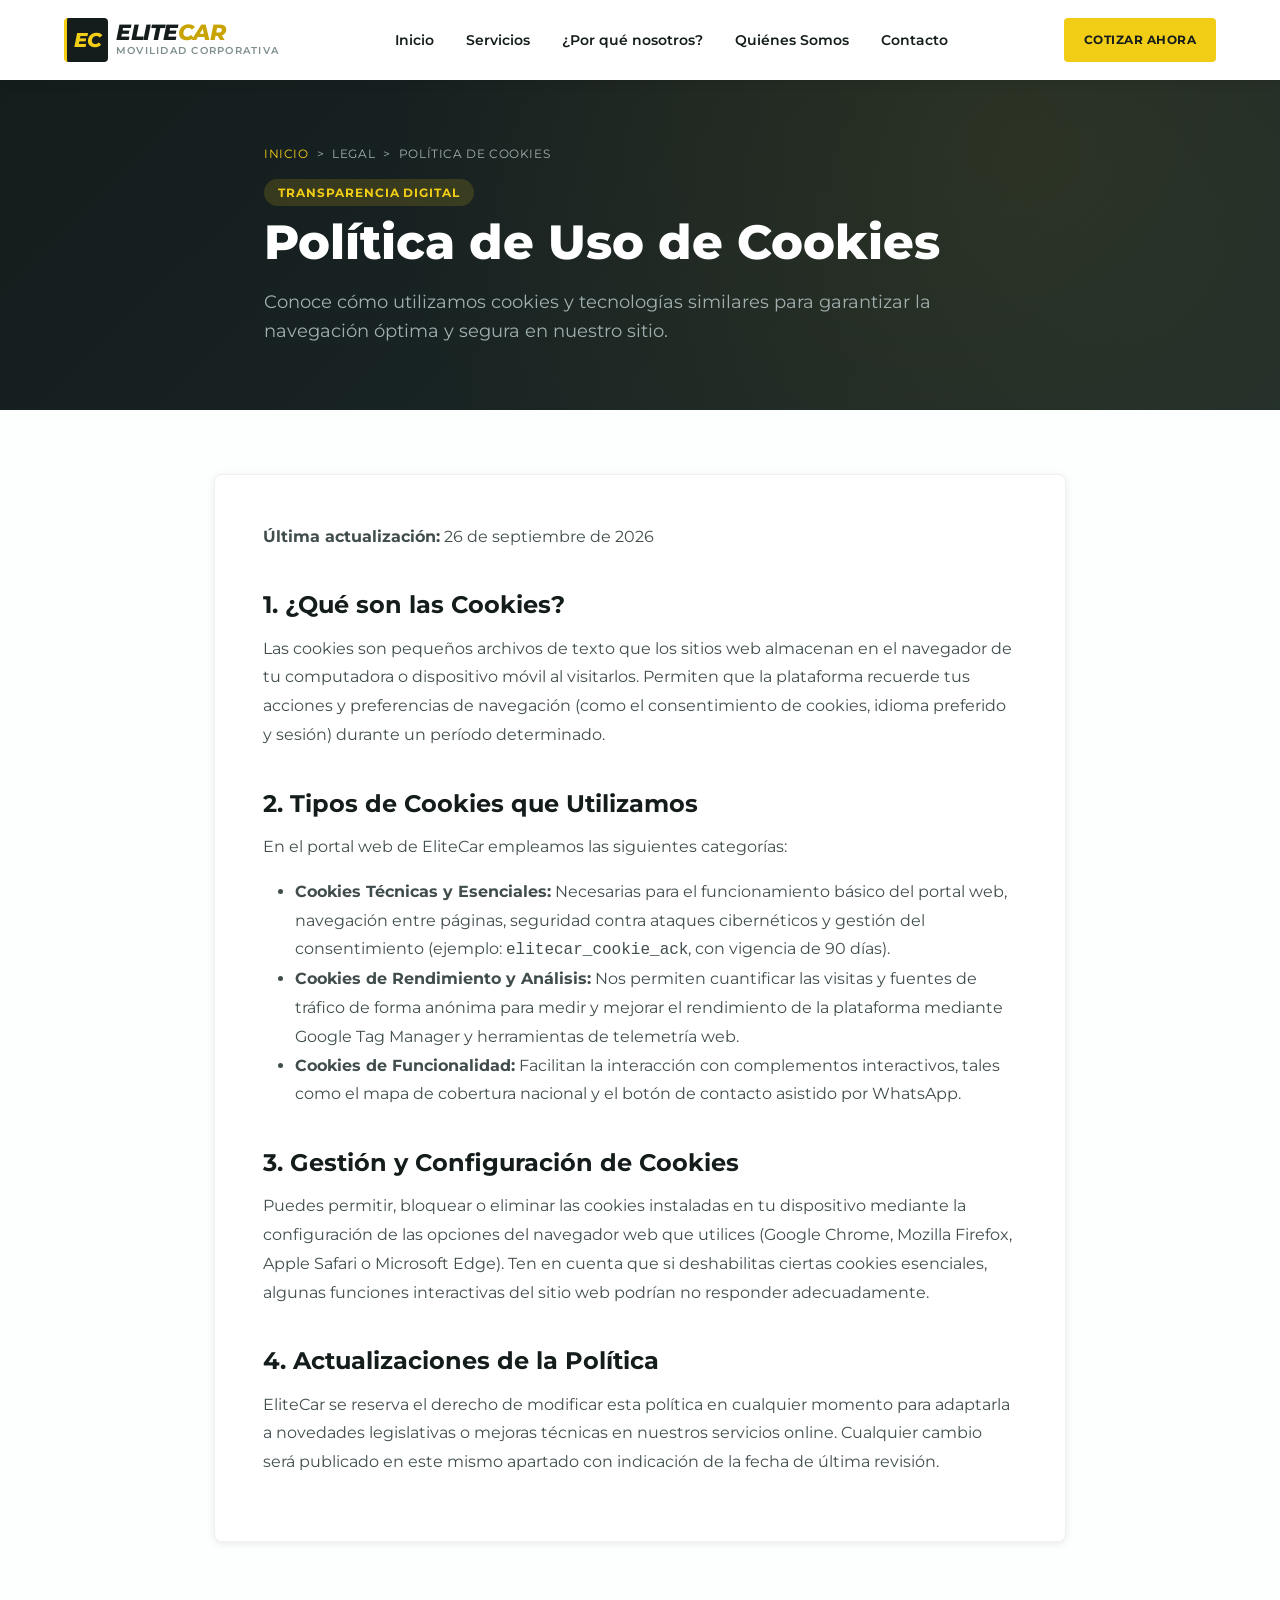
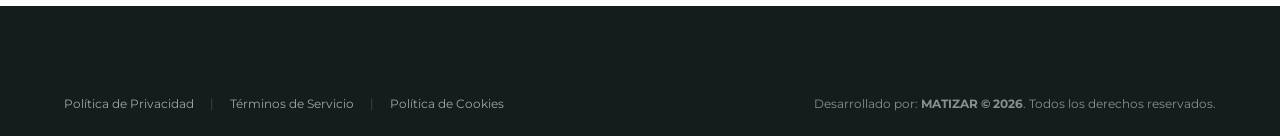
==== cookies.html @ a3d8b77f "base stable version json and static html -by gemini 3.8 flash (high)" ====
<!DOCTYPE html>
<html lang="es">
<head>
  <meta charset="UTF-8">
  <meta name="viewport" content="width=device-width, initial-scale=1.0">
  <title>Política de Cookies | EliteCar Colombia</title>
  <meta name="description" content="Información detallada sobre el uso de cookies técnicas y de análisis en el portal web de EliteCar Soluciones de Transporte.">
  <link rel="canonical" href="https://elitecar.com.co/cookies.html">
  <link rel="stylesheet" href="assets/css/styles.css">
</head>
<body>

  <!-- Site Header -->
  <header class="site-header" id="site-header">
    <div class="container header-container">
      <a href="index.html" class="site-logo" aria-label="EliteCar Inicio">
        <div class="logo-symbol">EC</div>
        <div class="logo-text-group">
          <span class="logo-text">ELITE<span>CAR</span></span>
          <span class="logo-subtext">Movilidad Corporativa</span>
        </div>
      </a>

      <nav class="nav-menu" id="nav-menu" aria-label="Navegación principal">
        <div class="nav-item"><a href="index.html" class="nav-link">Inicio</a></div>
        <div class="nav-item has-dropdown">
          <a href="index.html#servicios" class="nav-link">Servicios</a>
          <div class="dropdown-menu">
            <a href="services/rutas-empresariales.html" class="dropdown-link">Rutas Empresariales</a>
            <a href="services/transporte-aeropuerto.html" class="dropdown-link">Transporte Aeropuerto</a>
            <a href="services/alquiler-temporal.html" class="dropdown-link">Alquiler Temporal de Flota</a>
          </div>
        </div>
        <div class="nav-item"><a href="index.html#beneficios" class="nav-link">¿Por qué nosotros?</a></div>
        <div class="nav-item"><a href="quienes-somos.html" class="nav-link">Quiénes Somos</a></div>
        <div class="nav-item"><a href="index.html#contacto" class="nav-link">Contacto</a></div>
      </nav>

      <div style="display: flex; align-items: center; gap: 16px;">
        <a href="index.html#contacto" class="btn btn-sm header-cta-btn">COTIZAR AHORA</a>
        <button class="menu-toggle" id="menu-toggle" aria-label="Abrir menú">
          <span class="hamburger-icon"></span>
        </button>
      </div>
    </div>
  </header>

  <main>
    <section class="page-hero-inner">
      <div class="container inner-hero-content">
        <div class="inner-breadcrumbs">
          <a href="index.html">Inicio</a> &gt; <span>Legal</span> &gt; <span>Política de Cookies</span>
        </div>
        <span class="badge-tag">TRANSPARENCIA DIGITAL</span>
        <h1 class="inner-page-title">Política de Uso de Cookies</h1>
        <p class="inner-page-lead">Conoce cómo utilizamos cookies y tecnologías similares para garantizar la navegación óptima y segura en nuestro sitio.</p>
      </div>
    </section>

    <section class="page-content-wrapper">
      <div class="container container-narrow">
        <article class="legal-document-box">
          <p><strong>Última actualización:</strong> 26 de septiembre de 2026</p>

          <h2>1. ¿Qué son las Cookies?</h2>
          <p>
            Las cookies son pequeños archivos de texto que los sitios web almacenan en el navegador de tu computadora o dispositivo móvil al visitarlos. Permiten que la plataforma recuerde tus acciones y preferencias de navegación (como el consentimiento de cookies, idioma preferido y sesión) durante un período determinado.
          </p>

          <h2>2. Tipos de Cookies que Utilizamos</h2>
          <p>En el portal web de EliteCar empleamos las siguientes categorías:</p>
          <ul>
            <li>
              <strong>Cookies Técnicas y Esenciales:</strong> Necesarias para el funcionamiento básico del portal web, navegación entre páginas, seguridad contra ataques cibernéticos y gestión del consentimiento (ejemplo: <code>elitecar_cookie_ack</code>, con vigencia de 90 días).
            </li>
            <li>
              <strong>Cookies de Rendimiento y Análisis:</strong> Nos permiten cuantificar las visitas y fuentes de tráfico de forma anónima para medir y mejorar el rendimiento de la plataforma mediante Google Tag Manager y herramientas de telemetría web.
            </li>
            <li>
              <strong>Cookies de Funcionalidad:</strong> Facilitan la interacción con complementos interactivos, tales como el mapa de cobertura nacional y el botón de contacto asistido por WhatsApp.
            </li>
          </ul>

          <h2>3. Gestión y Configuración de Cookies</h2>
          <p>
            Puedes permitir, bloquear o eliminar las cookies instaladas en tu dispositivo mediante la configuración de las opciones del navegador web que utilices (Google Chrome, Mozilla Firefox, Apple Safari o Microsoft Edge). Ten en cuenta que si deshabilitas ciertas cookies esenciales, algunas funciones interactivas del sitio web podrían no responder adecuadamente.
          </p>

          <h2>4. Actualizaciones de la Política</h2>
          <p>
            EliteCar se reserva el derecho de modificar esta política en cualquier momento para adaptarla a novedades legislativas o mejoras técnicas en nuestros servicios online. Cualquier cambio será publicado en este mismo apartado con indicación de la fecha de última revisión.
          </p>
        </article>
      </div>
    </section>
  </main>

  <footer class="site-footer">
    <div class="container">
      <div class="footer-bottom-bar">
        <div class="footer-legal-links">
          <a href="politica-privacidad.html">Política de Privacidad</a>
          <span class="footer-legal-pipe">|</span>
          <a href="terminos-servicio.html">Términos de Servicio</a>
          <span class="footer-legal-pipe">|</span>
          <a href="cookies.html">Política de Cookies</a>
        </div>
        <div>Desarrollado por: <strong>MATIZAR © 2026</strong>. Todos los derechos reservados.</div>
      </div>
    </div>
  </footer>

  <script src="assets/js/navigation.js"></script>
  <script src="assets/js/whatsapp-float.js"></script>
  <script src="assets/js/cookie-banner.js"></script>
</body>
</html>
---- assets/css/styles.css ----
/* ==========================================================================
   EliteCar Corporate Web Stylesheet
   Version: 1.0 - Production Release
   Design System: HTML5 + CSS3 Vanilla (Zero heavy frameworks)
   Author: MATIZAR 2026
   ========================================================================== */

/* === GOOGLE FONTS IMPORT === */
@import url('https://fonts.googleapis.com/css2?family=Montserrat:ital,wght@0,400;0,500;0,600;0,700;0,800;1,700;1,800&display=swap');

/* === CSS VARIABLES / DESIGN TOKENS === */
:root {
  /* Brand Primary Colors */
  --color-primary: #F2CD16;           /* Main Yellow Accent */
  --color-primary-hover: #FFDF3D;     /* Bright Yellow Hover */
  --color-primary-active: #FFEA00;    /* Pressed State */
  --color-inactive: #CCCCCC;          /* Disabled / Inactive */

  /* Neutral & Background Colors */
  --color-bg-light: #FDFEFE;          /* Cold Crisp White */
  --color-bg-light-alt: #F4F6F6;      /* Off-white / Light Gray */
  --color-bg-dark: #141C1C;           /* Deep Charcoal / Dark Base */
  --color-bg-dark-card: #1C2626;      /* Dark Section Card Background */
  --color-bg-dark-alt: #414D4D;       /* Medium Slate Gray */

  /* Typography Colors (Dark on Light) */
  --color-text-primary: #141C1C;      /* Strong Headline Color */
  --color-text-secondary: #414D4D;    /* Readable Body Text */
  --color-text-muted: #7E8E8E;        /* Subtle Subtext / Details */

  /* Typography Colors (Light on Dark) */
  --color-text-light: #FFFFFF;        /* Pure White */
  --color-text-light-muted: #A0B0B0;  /* Soft Muted Gray on Dark */

  /* Status Colors */
  --color-success: #28A745;
  --color-error: #DC3545;

  /* Typography Scale */
  --font-family: 'Montserrat', -apple-system, BlinkMacSystemFont, "Segoe UI", Roboto, sans-serif;
  --font-size-xs: 0.75rem;            /* 12px */
  --font-size-sm: 0.875rem;           /* 14px */
  --font-size-base: 1rem;             /* 16px */
  --font-size-md: 1.125rem;           /* 18px */
  --font-size-h4: 1.25rem;            /* 20px */
  --font-size-h3: 1.5rem;             /* 24px */
  --font-size-h2: 2.25rem;            /* 36px */
  --font-size-h1: 3rem;               /* 48px */

  /* Spacing Scale (8px Modular Grid) */
  --space-1: 0.25rem;                 /* 4px */
  --space-2: 0.5rem;                  /* 8px */
  --space-3: 1rem;                    /* 16px */
  --space-4: 1.5rem;                  /* 24px */
  --space-5: 2rem;                    /* 32px */
  --space-6: 3rem;                    /* 48px */
  --space-7: 4rem;                    /* 64px */
  --space-8: 6rem;                    /* 96px */

  /* Section Padding */
  --section-padding-mobile: var(--space-5);
  --section-padding-desktop: var(--space-7);

  /* Layout Widths */
  --max-width-container: 1200px;
  --max-width-narrow: 900px;

  /* Elevations / Shadows */
  --shadow-sm: 0 2px 8px rgba(0, 0, 0, 0.08);
  --shadow-md: 0 4px 16px rgba(0, 0, 0, 0.12);
  --shadow-lg: 0 10px 30px rgba(0, 0, 0, 0.16);
  --shadow-yellow: 0 4px 16px rgba(242, 205, 22, 0.35);

  /* Transitions */
  --transition-fast: 150ms ease-out;
  --transition-normal: 250ms ease;
  --transition-smooth: 350ms cubic-bezier(0.16, 1, 0.3, 1);
  --radius-sm: 4px;
  --radius-md: 8px;
  --radius-lg: 12px;
  --radius-pill: 9999px;
}

/* === CSS RESET & GLOBAL DEFAULTS === */
*, *::before, *::after {
  box-sizing: border-box;
  margin: 0;
  padding: 0;
}

html {
  font-size: 16px;
  scroll-behavior: smooth;
  -webkit-font-smoothing: antialiased;
  -moz-osx-font-smoothing: grayscale;
}

body {
  font-family: var(--font-family);
  background-color: var(--color-bg-light);
  color: var(--color-text-primary);
  line-height: 1.6;
  overflow-x: hidden;
  position: relative;
}

img, picture, svg, video {
  display: block;
  max-width: 100%;
  height: auto;
}

a {
  color: inherit;
  text-decoration: none;
  transition: color var(--transition-fast);
}

button, input, select, textarea {
  font: inherit;
  color: inherit;
}

ul, ol {
  list-style: none;
}

/* Focus Accessibility */
:focus-visible {
  outline: 2px solid var(--color-primary);
  outline-offset: 3px;
}

/* === REUSABLE CONTAINERS & UTILITIES === */
.container {
  width: 100%;
  max-width: var(--max-width-container);
  margin-left: auto;
  margin-right: auto;
  padding-left: var(--space-4);
  padding-right: var(--space-4);
}

.container-narrow {
  max-width: var(--max-width-narrow);
}

.section {
  padding-top: var(--section-padding-desktop);
  padding-bottom: var(--section-padding-desktop);
  position: relative;
}

.section-dark {
  background-color: var(--color-bg-dark);
  color: var(--color-text-light);
}

.section-light-alt {
  background-color: var(--color-bg-light-alt);
}

.section-header {
  text-align: center;
  max-width: 720px;
  margin: 0 auto var(--space-6) auto;
}

.badge-tag {
  display: inline-flex;
  align-items: center;
  gap: var(--space-1);
  background-color: rgba(242, 205, 22, 0.15);
  color: var(--color-primary);
  padding: 4px 14px;
  border-radius: var(--radius-pill);
  font-size: var(--font-size-xs);
  font-weight: 700;
  letter-spacing: 0.08em;
  text-transform: uppercase;
  margin-bottom: var(--space-2);
}

.section-dark .badge-tag {
  background-color: rgba(242, 205, 22, 0.18);
  color: var(--color-primary);
  border: 1px solid rgba(242, 205, 22, 0.3);
}

.section-title {
  font-size: var(--font-size-h2);
  font-weight: 800;
  line-height: 1.25;
  letter-spacing: -0.02em;
  margin-bottom: var(--space-2);
}

.section-subtitle {
  font-size: var(--font-size-base);
  color: var(--color-text-secondary);
  line-height: 1.6;
}

.section-dark .section-title {
  color: var(--color-text-light);
}

.section-dark .section-subtitle {
  color: var(--color-text-light-muted);
}

/* === BUTTONS DESIGN SYSTEM === */
.btn {
  display: inline-flex;
  align-items: center;
  justify-content: center;
  gap: var(--space-2);
  background-color: var(--color-primary);
  color: var(--color-text-primary);
  font-weight: 700;
  font-size: var(--font-size-sm);
  letter-spacing: 0.04em;
  padding: 14px 28px;
  border: 2px solid transparent;
  border-radius: var(--radius-sm);
  cursor: pointer;
  text-transform: uppercase;
  transition: background-color var(--transition-fast),
              transform var(--transition-fast),
              box-shadow var(--transition-fast),
              border-color var(--transition-fast);
  user-select: none;
  white-space: nowrap;
}

.btn:hover {
  background-color: var(--color-primary-hover);
  transform: translateY(-2px);
  box-shadow: var(--shadow-yellow);
}

.btn:active {
  background-color: var(--color-primary-active);
  transform: translateY(0) scale(0.98);
  transition-duration: 100ms;
}

.btn-secondary {
  background-color: transparent;
  color: var(--color-text-primary);
  border-color: var(--color-text-primary);
}

.btn-secondary:hover {
  background-color: var(--color-text-primary);
  color: var(--color-text-light);
  transform: translateY(-2px);
  box-shadow: var(--shadow-md);
}

.section-dark .btn-secondary {
  color: var(--color-text-light);
  border-color: rgba(255, 255, 255, 0.4);
}

.section-dark .btn-secondary:hover {
  background-color: var(--color-text-light);
  color: var(--color-text-primary);
  border-color: var(--color-text-light);
}

.btn-sm {
  padding: 10px 18px;
  font-size: var(--font-size-xs);
}

.btn-block {
  width: 100%;
}

.btn:disabled {
  background-color: var(--color-inactive);
  color: #666;
  cursor: not-allowed;
  transform: none !important;
  box-shadow: none !important;
}

/* === SITE HEADER & NAVIGATION === */
.site-header {
  position: fixed;
  top: 0;
  left: 0;
  width: 100%;
  height: 80px;
  background-color: #FFFFFF;
  box-shadow: 0 2px 10px rgba(0, 0, 0, 0.08);
  z-index: 1000;
  transition: background-color var(--transition-normal), box-shadow var(--transition-normal), height var(--transition-normal);
}

.site-header.scrolled {
  height: 72px;
  box-shadow: 0 4px 20px rgba(0, 0, 0, 0.12);
}

.header-container {
  display: flex;
  align-items: center;
  justify-content: space-between;
  height: 100%;
}

/* Brand Logo */
.site-logo {
  display: flex;
  align-items: center;
  gap: var(--space-2);
  text-decoration: none;
}

.logo-symbol {
  width: 44px;
  height: 44px;
  background-color: var(--color-bg-dark);
  border-radius: var(--radius-sm);
  display: flex;
  align-items: center;
  justify-content: center;
  font-weight: 800;
  font-size: 1.25rem;
  font-style: italic;
  color: var(--color-primary);
  border-left: 3px solid var(--color-primary);
}

.logo-text-group {
  display: flex;
  flex-direction: column;
}

.logo-text {
  font-size: 1.35rem;
  font-weight: 800;
  font-style: italic;
  letter-spacing: -0.02em;
  color: var(--color-bg-dark);
  line-height: 1;
}

.logo-text span {
  color: #c7a402;
}

.logo-subtext {
  font-size: 0.65rem;
  font-weight: 600;
  text-transform: uppercase;
  letter-spacing: 0.12em;
  color: var(--color-text-muted);
  line-height: 1.3;
}

/* Navigation Menu */
.nav-menu {
  display: flex;
  align-items: center;
  gap: var(--space-5);
}

.nav-item {
  position: relative;
}

.nav-link {
  font-size: var(--font-size-sm);
  font-weight: 600;
  color: var(--color-text-primary);
  padding: var(--space-2) 0;
  display: inline-flex;
  align-items: center;
  gap: 4px;
  position: relative;
}

.nav-link::after {
  content: '';
  position: absolute;
  bottom: 0;
  left: 0;
  width: 0;
  height: 2px;
  background-color: var(--color-primary);
  transition: width var(--transition-fast);
}

.nav-link:hover {
  color: #000;
}

.nav-link:hover::after {
  width: 100%;
}

/* Dropdown Menu */
.has-dropdown .nav-link .dropdown-chevron {
  width: 14px;
  height: 14px;
  transition: transform var(--transition-fast);
}

.dropdown-menu {
  position: absolute;
  top: 100%;
  left: 0;
  min-width: 250px;
  background-color: #FFFFFF;
  border-radius: var(--radius-md);
  box-shadow: var(--shadow-lg);
  padding: var(--space-2) 0;
  opacity: 0;
  visibility: hidden;
  transform: translateY(10px);
  transition: all var(--transition-normal);
  border: 1px solid rgba(0, 0, 0, 0.06);
  z-index: 100;
}

.has-dropdown:hover .dropdown-menu {
  opacity: 1;
  visibility: visible;
  transform: translateY(0);
}

.has-dropdown:hover .nav-link .dropdown-chevron {
  transform: rotate(180deg);
}

.dropdown-link {
  display: block;
  padding: 10px 20px;
  font-size: var(--font-size-sm);
  font-weight: 500;
  color: var(--color-text-secondary);
  transition: background-color var(--transition-fast), color var(--transition-fast);
}

.dropdown-link:hover {
  background-color: rgba(242, 205, 22, 0.12);
  color: var(--color-text-primary);
  padding-left: 24px;
}

/* Hamburger Toggle Button */
.menu-toggle {
  display: none;
  background: none;
  border: none;
  cursor: pointer;
  padding: var(--space-2);
  width: 44px;
  height: 44px;
  position: relative;
  z-index: 1001;
}

.hamburger-icon,
.hamburger-icon::before,
.hamburger-icon::after {
  width: 26px;
  height: 3px;
  background-color: var(--color-bg-dark);
  border-radius: 2px;
  display: block;
  transition: transform var(--transition-fast), opacity var(--transition-fast);
}

.hamburger-icon {
  position: relative;
}

.hamburger-icon::before {
  content: '';
  position: absolute;
  top: -8px;
}

.hamburger-icon::after {
  content: '';
  position: absolute;
  bottom: -8px;
}

.menu-toggle.active .hamburger-icon {
  background-color: transparent;
}

.menu-toggle.active .hamburger-icon::before {
  transform: translateY(8px) rotate(45deg);
}

.menu-toggle.active .hamburger-icon::after {
  transform: translateY(-8px) rotate(-45deg);
}

/* === HERO SLIDER SECTION === */
.hero-slider-section {
  position: relative;
  height: 100vh;
  min-height: 600px;
  max-height: 900px;
  margin-top: 80px;
  overflow: hidden;
  background-color: var(--color-bg-dark);
}

.slider-wrapper {
  position: relative;
  width: 100%;
  height: 100%;
}

.slider-track {
  display: flex;
  width: 100%;
  height: 100%;
  transition: transform 0.6s cubic-bezier(0.25, 1, 0.5, 1);
}

.slide-item {
  position: relative;
  min-width: 100%;
  height: 100%;
  display: flex;
  align-items: center;
  justify-content: center;
  overflow: hidden;
}

.slide-image {
  position: absolute;
  top: 0;
  left: 0;
  width: 100%;
  height: 100%;
  object-fit: cover;
  object-position: center;
  z-index: 0;
  transform: scale(1.03);
  transition: transform 6s ease-out;
}

.slide-item.active .slide-image {
  transform: scale(1);
}

.slide-overlay {
  position: absolute;
  top: 0;
  left: 0;
  width: 100%;
  height: 100%;
  background: radial-gradient(circle at center, rgba(20, 28, 28, 0.4) 0%, rgba(20, 28, 28, 0.75) 100%);
  z-index: 1;
}

.slide-content {
  position: relative;
  z-index: 2;
  text-align: center;
  max-width: 860px;
  padding: 0 var(--space-4);
  color: var(--color-text-light);
}

.slide-badge {
  display: inline-block;
  background-color: var(--color-primary);
  color: var(--color-text-primary);
  font-weight: 800;
  font-size: var(--font-size-xs);
  letter-spacing: 0.12em;
  padding: 6px 16px;
  border-radius: var(--radius-pill);
  margin-bottom: var(--space-3);
  text-transform: uppercase;
}

.slide-title {
  font-size: var(--font-size-h1);
  font-weight: 800;
  line-height: 1.18;
  letter-spacing: -0.02em;
  margin-bottom: var(--space-3);
  text-shadow: 0 2px 12px rgba(0, 0, 0, 0.65);
}

.slide-subtitle {
  font-size: var(--font-size-md);
  font-weight: 400;
  color: rgba(255, 255, 255, 0.9);
  max-width: 680px;
  margin: 0 auto var(--space-5) auto;
  line-height: 1.6;
  text-shadow: 0 1px 6px rgba(0, 0, 0, 0.5);
}

.hero-cta {
  padding: 16px 36px;
  font-size: 1rem;
}

/* Slider Controls */
.slider-arrow {
  position: absolute;
  top: 50%;
  transform: translateY(-50%);
  width: 52px;
  height: 52px;
  background-color: rgba(20, 28, 28, 0.5);
  border: 1px solid rgba(255, 255, 255, 0.2);
  border-radius: 50%;
  color: #FFFFFF;
  display: flex;
  align-items: center;
  justify-content: center;
  cursor: pointer;
  z-index: 10;
  transition: all var(--transition-fast);
  backdrop-filter: blur(4px);
}

.slider-arrow:hover {
  background-color: var(--color-primary);
  color: var(--color-text-primary);
  border-color: var(--color-primary);
  transform: translateY(-50%) scale(1.08);
}

.slider-arrow-prev {
  left: 32px;
}

.slider-arrow-next {
  right: 32px;
}

.slider-dots {
  position: absolute;
  bottom: 32px;
  left: 50%;
  transform: translateX(-50%);
  display: flex;
  gap: var(--space-2);
  z-index: 10;
}

.dot-btn {
  width: 12px;
  height: 12px;
  border-radius: 50%;
  background-color: rgba(255, 255, 255, 0.4);
  border: none;
  cursor: pointer;
  transition: all var(--transition-fast);
}

.dot-btn.active {
  width: 32px;
  border-radius: var(--radius-pill);
  background-color: var(--color-primary);
}

/* === CORPORATE INTRO SECTION (POST-HERO) === */
.section-corporate {
  background-color: var(--color-bg-light);
  border-bottom: 1px solid rgba(0, 0, 0, 0.06);
}

.corporate-header {
  border-left: 5px solid var(--color-primary);
  padding-left: var(--space-4);
  margin-bottom: var(--space-5);
}

.corporate-headline {
  font-size: var(--font-size-h2);
  font-weight: 800;
  letter-spacing: -0.01em;
  color: var(--color-text-primary);
  line-height: 1.25;
}

.corporate-lead {
  font-size: var(--font-size-md);
  color: var(--color-text-secondary);
  font-weight: 500;
  margin-top: var(--space-1);
}

.corporate-grid {
  display: grid;
  grid-template-columns: 1fr 1fr;
  gap: var(--space-6);
  margin-bottom: var(--space-6);
}

.corporate-text-column p {
  color: var(--color-text-secondary);
  font-size: var(--font-size-base);
  line-height: 1.75;
}

/* Metrics Grid */
.metrics-grid {
  display: grid;
  grid-template-columns: repeat(4, 1fr);
  gap: var(--space-4);
  background-color: var(--color-bg-light-alt);
  padding: var(--space-5);
  border-radius: var(--radius-md);
  border: 1px solid rgba(0, 0, 0, 0.05);
}

.metric-card {
  text-align: center;
  border-right: 1px solid rgba(0, 0, 0, 0.08);
  padding: 0 var(--space-2);
}

.metric-card:last-child {
  border-right: none;
}

.metric-value {
  font-size: 2.25rem;
  font-weight: 800;
  color: #c7a402;
  line-height: 1;
  margin-bottom: var(--space-1);
}

.metric-label {
  font-size: var(--font-size-sm);
  font-weight: 700;
  color: var(--color-text-primary);
  line-height: 1.3;
}

.metric-detail {
  font-size: var(--font-size-xs);
  color: var(--color-text-muted);
  margin-top: 2px;
}

/* === SERVICES SECTION (DARK THEME MOCKUP) === */
.services-carousel-wrapper {
  position: relative;
  overflow: hidden;
  padding: var(--space-2) 0;
}

.services-track {
  display: flex;
  gap: 24px;
  transition: transform 0.4s ease;
}

.service-card {
  flex: 0 0 calc((100% - (24px * 3)) / 4);
  background-color: var(--color-bg-dark-card);
  border-radius: var(--radius-md);
  overflow: hidden;
  border: 1px solid rgba(255, 255, 255, 0.08);
  display: flex;
  flex-direction: column;
  transition: transform var(--transition-normal), box-shadow var(--transition-normal), border-color var(--transition-normal);
}

.service-card:hover {
  transform: translateY(-6px);
  border-color: rgba(242, 205, 22, 0.5);
  box-shadow: 0 12px 28px rgba(0, 0, 0, 0.45);
}

.service-card-media {
  position: relative;
  height: 180px;
  overflow: hidden;
}

.service-card-img {
  width: 100%;
  height: 100%;
  object-fit: cover;
  transition: transform 0.5s ease;
}

.service-card:hover .service-card-img {
  transform: scale(1.08);
}

.service-card-category {
  position: absolute;
  top: 12px;
  left: 12px;
  background-color: rgba(20, 28, 28, 0.85);
  color: var(--color-primary);
  font-size: 0.7rem;
  font-weight: 700;
  text-transform: uppercase;
  letter-spacing: 0.05em;
  padding: 4px 10px;
  border-radius: var(--radius-pill);
  backdrop-filter: blur(4px);
  border: 1px solid rgba(242, 205, 22, 0.3);
}

.service-card-body {
  padding: var(--space-4);
  display: flex;
  flex-direction: column;
  flex-grow: 1;
}

.service-card-title {
  font-size: var(--font-size-h4);
  font-weight: 700;
  color: var(--color-text-light);
  margin-bottom: var(--space-2);
  line-height: 1.3;
}

.service-card-desc {
  font-size: var(--font-size-sm);
  color: var(--color-text-light-muted);
  line-height: 1.5;
  margin-bottom: var(--space-4);
  flex-grow: 1;
  display: -webkit-box;
  -webkit-line-clamp: 3;
  -webkit-box-orient: vertical;
  overflow: hidden;
}

.service-card-cta {
  width: 100%;
  margin-top: auto;
}

/* Services Carousel Controls */
.services-controls {
  display: flex;
  align-items: center;
  justify-content: center;
  gap: var(--space-3);
  margin-top: var(--space-6);
}

.carousel-btn {
  width: 48px;
  height: 48px;
  border-radius: 50%;
  background-color: var(--color-bg-dark-card);
  border: 1px solid rgba(255, 255, 255, 0.15);
  color: var(--color-text-light);
  display: flex;
  align-items: center;
  justify-content: center;
  cursor: pointer;
  transition: all var(--transition-fast);
}

.carousel-btn:hover {
  background-color: var(--color-primary);
  color: var(--color-text-primary);
  border-color: var(--color-primary);
  transform: scale(1.05);
}

.carousel-btn:disabled {
  opacity: 0.3;
  cursor: not-allowed;
  transform: none !important;
}

.services-mobile-toggle {
  display: none;
  margin-top: var(--space-5);
  text-align: center;
}

/* === BENEFITS SECTION === */
.benefits-grid {
  display: grid;
  grid-template-columns: repeat(3, 1fr);
  gap: var(--space-5);
  margin-bottom: var(--space-6);
}

.benefit-card {
  background-color: #FFFFFF;
  border: 1px solid rgba(0, 0, 0, 0.06);
  border-radius: var(--radius-md);
  padding: var(--space-5) var(--space-4);
  text-align: center;
  display: flex;
  flex-direction: column;
  align-items: center;
  box-shadow: var(--shadow-sm);
  transition: transform var(--transition-normal), box-shadow var(--transition-normal);
}

.benefit-card:hover {
  transform: translateY(-4px);
  box-shadow: var(--shadow-md);
}

.benefit-icon-wrapper {
  width: 80px;
  height: 80px;
  border-radius: 50%;
  background-color: rgba(242, 205, 22, 0.1);
  display: flex;
  align-items: center;
  justify-content: center;
  margin-bottom: var(--space-4);
  transition: transform var(--transition-normal), background-color var(--transition-normal);
}

.benefit-card:hover .benefit-icon-wrapper {
  transform: scale(1.1);
  background-color: rgba(242, 205, 22, 0.2);
}

.benefit-icon {
  width: 36px;
  height: 36px;
  stroke: #c7a402;
  fill: none;
  stroke-width: 2px;
  stroke-linecap: round;
  stroke-linejoin: round;
}

.benefit-title {
  font-size: 1.15rem;
  font-weight: 700;
  color: var(--color-text-primary);
  margin-bottom: var(--space-2);
}

.benefit-desc {
  font-size: var(--font-size-sm);
  color: var(--color-text-secondary);
  line-height: 1.6;
}

.benefits-cta-box {
  text-align: center;
}

/* === FAQ SECTION (SPLIT LAYOUT MOCKUP) === */
.faq-section-wrapper {
  display: grid;
  grid-template-columns: 1fr 1.3fr;
  gap: var(--space-6);
  align-items: stretch;
}

.faq-side-image-card {
  position: relative;
  border-radius: var(--radius-md);
  overflow: hidden;
  box-shadow: var(--shadow-lg);
  min-height: 480px;
}

.faq-side-img {
  width: 100%;
  height: 100%;
  object-fit: cover;
}

.faq-image-overlay {
  position: absolute;
  inset: 0;
  background: linear-gradient(to top, rgba(20, 28, 28, 0.9) 0%, rgba(20, 28, 28, 0.2) 60%);
  display: flex;
  flex-direction: column;
  justify-content: flex-end;
  padding: var(--space-5);
  color: var(--color-text-light);
}

.faq-image-badge {
  display: inline-block;
  background-color: var(--color-primary);
  color: var(--color-text-primary);
  font-weight: 800;
  font-size: var(--font-size-xs);
  letter-spacing: 0.1em;
  padding: 4px 12px;
  border-radius: var(--radius-pill);
  margin-bottom: var(--space-2);
  align-self: flex-start;
}

.faq-image-title {
  font-size: var(--font-size-h3);
  font-weight: 800;
  line-height: 1.25;
  margin-bottom: var(--space-2);
}

.faq-image-text {
  font-size: var(--font-size-sm);
  color: var(--color-text-light-muted);
}

/* Accordion Component */
.faq-accordion-box {
  background-color: var(--color-bg-dark);
  border-radius: var(--radius-md);
  padding: var(--space-5);
  border: 1px solid rgba(255, 255, 255, 0.08);
  display: flex;
  flex-direction: column;
  justify-content: space-between;
}

.faq-list {
  display: flex;
  flex-direction: column;
}

.faq-item {
  border-bottom: 1px solid rgba(255, 255, 255, 0.1);
  transition: background-color var(--transition-fast);
}

.faq-item:last-child {
  border-bottom: none;
}

.faq-trigger {
  width: 100%;
  display: flex;
  align-items: center;
  justify-content: space-between;
  gap: var(--space-3);
  padding: 18px 0;
  background: none;
  border: none;
  text-align: left;
  cursor: pointer;
  color: var(--color-text-light);
}

.faq-question-wrap {
  display: flex;
  align-items: center;
  gap: var(--space-3);
  flex: 1;
}

.faq-number {
  display: flex;
  align-items: center;
  justify-content: center;
  width: 26px;
  height: 26px;
  border-radius: 50%;
  background-color: var(--color-primary);
  color: var(--color-text-primary);
  font-size: var(--font-size-xs);
  font-weight: 800;
  flex-shrink: 0;
}

.faq-question {
  font-size: var(--font-size-sm);
  font-weight: 600;
  line-height: 1.4;
  color: var(--color-text-light);
  transition: color var(--transition-fast);
}

.faq-trigger:hover .faq-question {
  color: var(--color-primary);
}

.faq-indicator {
  display: flex;
  align-items: center;
  justify-content: center;
  width: 28px;
  height: 28px;
  border-radius: 50%;
  background-color: rgba(255, 255, 255, 0.08);
  color: var(--color-primary);
  font-size: 1.25rem;
  font-weight: 400;
  line-height: 1;
  transition: transform var(--transition-normal), background-color var(--transition-fast);
  flex-shrink: 0;
}

.faq-item.active .faq-indicator {
  transform: rotate(45deg);
  background-color: var(--color-primary);
  color: var(--color-text-primary);
}

.faq-answer {
  max-height: 0;
  opacity: 0;
  overflow: hidden;
  transition: max-height 0.35s ease-out, opacity 0.3s ease-out;
}

.faq-item.active .faq-answer {
  max-height: 600px;
  opacity: 1;
}

.faq-answer-inner {
  padding: 0 0 20px 42px;
  font-size: var(--font-size-sm);
  color: var(--color-text-light-muted);
  line-height: 1.65;
}

.faq-load-more-wrap {
  margin-top: var(--space-4);
  text-align: center;
}

/* === CONTACT & INTERACTIVE MAP SECTION === */
.contact-grid {
  display: grid;
  grid-template-columns: 1fr 1fr;
  gap: var(--space-6);
  align-items: start;
}

/* Form Styles */
.contact-form-card {
  background-color: #FFFFFF;
  border: 1px solid rgba(0, 0, 0, 0.08);
  border-radius: var(--radius-md);
  padding: var(--space-5);
  box-shadow: var(--shadow-sm);
}

.contact-form-title {
  font-size: var(--font-size-h3);
  font-weight: 800;
  margin-bottom: var(--space-1);
  color: var(--color-text-primary);
}

.contact-form-desc {
  font-size: var(--font-size-sm);
  color: var(--color-text-secondary);
  margin-bottom: var(--space-4);
}

.form-group {
  margin-bottom: var(--space-3);
  position: relative;
}

.form-label {
  display: block;
  font-size: var(--font-size-xs);
  font-weight: 700;
  text-transform: uppercase;
  letter-spacing: 0.05em;
  color: var(--color-text-secondary);
  margin-bottom: 6px;
}

.form-control {
  width: 100%;
  height: 54px;
  padding: 0 16px;
  font-size: var(--font-size-sm);
  background-color: #FFFFFF;
  border: 1px solid #CCCCCC;
  border-radius: var(--radius-sm);
  color: var(--color-text-primary);
  transition: border-color var(--transition-fast), box-shadow var(--transition-fast);
}

.form-control:focus {
  border-color: #c7a402;
  box-shadow: 0 0 0 3px rgba(242, 205, 22, 0.25);
  outline: none;
}

.form-control.error {
  border-color: var(--color-error);
  background-color: #FFF8F8;
}

textarea.form-control {
  height: auto;
  min-height: 120px;
  padding: 14px 16px;
  resize: vertical;
}

.form-checkbox-group {
  display: flex;
  align-items: flex-start;
  gap: var(--space-2);
  margin: var(--space-4) 0;
  cursor: pointer;
}

.form-checkbox {
  width: 18px;
  height: 18px;
  accent-color: var(--color-primary);
  margin-top: 2px;
  cursor: pointer;
}

.form-checkbox-label {
  font-size: var(--font-size-xs);
  color: var(--color-text-secondary);
  line-height: 1.4;
}

.form-checkbox-label a {
  color: #c7a402;
  text-decoration: underline;
  font-weight: 600;
}

.form-feedback-message {
  margin-top: var(--space-3);
  padding: var(--space-3);
  border-radius: var(--radius-sm);
  font-size: var(--font-size-sm);
  display: none;
}

.form-feedback-message.success {
  display: block;
  background-color: #E8F5E9;
  color: #1B5E20;
  border: 1px solid #A5D6A7;
}

.form-feedback-message.error {
  display: block;
  background-color: #FFEBEE;
  color: #B71C1C;
  border: 1px solid #FFCDD2;
}

/* Map & Contact Details Card */
.contact-map-card {
  background-color: #FFFFFF;
  border: 1px solid rgba(0, 0, 0, 0.08);
  border-radius: var(--radius-md);
  overflow: hidden;
  box-shadow: var(--shadow-sm);
  display: flex;
  flex-direction: column;
}

.map-interactive-container {
  position: relative;
  background: linear-gradient(135deg, #EAEFF2 0%, #DCE5EB 100%);
  height: 380px;
  overflow: hidden;
  display: flex;
  align-items: center;
  justify-content: center;
}

.map-svg-background {
  width: 90%;
  height: 90%;
  opacity: 0.9;
}

.map-pin {
  position: absolute;
  transform: translate(-50%, -100%);
  cursor: pointer;
  z-index: 5;
  transition: transform var(--transition-fast);
}

.map-pin:hover, .map-pin.active {
  transform: translate(-50%, -100%) scale(1.25);
  z-index: 10;
}

.pin-icon {
  width: 32px;
  height: 32px;
  filter: drop-shadow(0 3px 6px rgba(0, 0, 0, 0.3));
}

.pin-pulse {
  position: absolute;
  bottom: 0;
  left: 50%;
  transform: translate(-50%, 50%);
  width: 14px;
  height: 14px;
  background-color: var(--color-primary);
  border-radius: 50%;
  opacity: 0.75;
  animation: pulsePin 2s infinite;
  z-index: -1;
}

@keyframes pulsePin {
  0% { transform: translate(-50%, 50%) scale(1); opacity: 0.8; }
  100% { transform: translate(-50%, 50%) scale(3.5); opacity: 0; }
}

.map-tooltip {
  position: absolute;
  bottom: calc(100% + 8px);
  left: 50%;
  transform: translateX(-50%);
  background-color: var(--color-bg-dark);
  color: var(--color-text-light);
  padding: 8px 14px;
  border-radius: var(--radius-sm);
  font-size: var(--font-size-xs);
  white-space: nowrap;
  pointer-events: none;
  opacity: 0;
  visibility: hidden;
  box-shadow: var(--shadow-md);
  transition: all var(--transition-fast);
  z-index: 20;
}

.map-tooltip::after {
  content: '';
  position: absolute;
  top: 100%;
  left: 50%;
  transform: translateX(-50%);
  border-width: 5px;
  border-style: solid;
  border-color: var(--color-bg-dark) transparent transparent transparent;
}

.map-pin:hover .map-tooltip,
.map-pin.active .map-tooltip {
  opacity: 1;
  visibility: visible;
}

/* Map Contact Details Footer Box */
.map-details-box {
  padding: var(--space-4) var(--space-5);
  background-color: #FFFFFF;
  border-top: 1px solid rgba(0, 0, 0, 0.06);
}

.contact-info-list {
  display: grid;
  grid-template-columns: 1fr 1fr;
  gap: var(--space-3);
}

.contact-info-item {
  display: flex;
  align-items: flex-start;
  gap: var(--space-2);
}

.contact-info-icon {
  width: 20px;
  height: 20px;
  color: #c7a402;
  flex-shrink: 0;
  margin-top: 2px;
}

.contact-info-text strong {
  display: block;
  font-size: var(--font-size-xs);
  color: var(--color-text-primary);
  text-transform: uppercase;
}

.contact-info-text span,
.contact-info-text a {
  font-size: var(--font-size-xs);
  color: var(--color-text-secondary);
}

.contact-info-text a:hover {
  color: #c7a402;
}

/* === SITE FOOTER === */
.site-footer {
  background-color: var(--color-bg-dark);
  color: var(--color-text-light);
  padding-top: var(--space-7);
}

.footer-main-grid {
  display: grid;
  grid-template-columns: 1.5fr 1fr 1fr 1.2fr;
  gap: var(--space-6);
  padding-bottom: var(--space-6);
  border-bottom: 1px solid rgba(255, 255, 255, 0.08);
}

.footer-col-title {
  font-size: var(--font-size-base);
  font-weight: 700;
  color: var(--color-text-light);
  margin-bottom: var(--space-4);
  position: relative;
  letter-spacing: 0.02em;
}

.footer-col-title::after {
  content: '';
  display: block;
  width: 32px;
  height: 2px;
  background-color: var(--color-primary);
  margin-top: 6px;
}

.footer-brand-p {
  font-size: var(--font-size-sm);
  color: var(--color-text-light-muted);
  line-height: 1.65;
  margin: var(--space-3) 0 var(--space-4) 0;
}

.footer-social-links {
  display: flex;
  align-items: center;
  gap: var(--space-2);
}

.social-icon-btn {
  width: 38px;
  height: 38px;
  border-radius: var(--radius-sm);
  background-color: rgba(255, 255, 255, 0.06);
  color: var(--color-text-light-muted);
  display: flex;
  align-items: center;
  justify-content: center;
  transition: all var(--transition-fast);
}

.social-icon-btn svg {
  width: 18px;
  height: 18px;
  fill: currentColor;
}

.social-icon-btn:hover {
  background-color: var(--color-primary);
  color: var(--color-text-primary);
  transform: translateY(-2px);
}

.footer-nav-list {
  display: flex;
  flex-direction: column;
  gap: 10px;
}

.footer-nav-link {
  font-size: var(--font-size-sm);
  color: var(--color-text-light-muted);
  display: inline-flex;
  align-items: center;
  gap: 6px;
  transition: color var(--transition-fast), padding-left var(--transition-fast);
}

.footer-nav-link:hover {
  color: var(--color-primary);
  padding-left: 4px;
}

.footer-contact-p {
  font-size: var(--font-size-sm);
  color: var(--color-text-light-muted);
  margin-bottom: var(--space-2);
  line-height: 1.6;
}

.footer-contact-p strong {
  color: var(--color-text-light);
}

/* Footer Bottom Bar */
.footer-bottom-bar {
  padding: var(--space-4) 0;
  display: flex;
  align-items: center;
  justify-content: space-between;
  font-size: var(--font-size-xs);
  color: rgba(255, 255, 255, 0.5);
  flex-wrap: wrap;
  gap: var(--space-3);
}

.footer-legal-links {
  display: flex;
  align-items: center;
  gap: var(--space-3);
}

.footer-legal-links a {
  color: rgba(255, 255, 255, 0.6);
  transition: color var(--transition-fast);
}

.footer-legal-links a:hover {
  color: var(--color-primary);
}

.footer-legal-pipe {
  color: rgba(255, 255, 255, 0.2);
}

/* === FLOATING WHATSAPP BUTTON === */
.whatsapp-floating-btn {
  position: fixed;
  bottom: 28px;
  right: 28px;
  width: 60px;
  height: 60px;
  border-radius: 50%;
  background-color: #25D366;
  color: #FFFFFF;
  display: flex;
  align-items: center;
  justify-content: center;
  box-shadow: 0 4px 20px rgba(37, 211, 102, 0.45);
  cursor: pointer;
  z-index: 999;
  text-decoration: none;
  opacity: 0;
  visibility: hidden;
  transform: scale(0.8);
  transition: opacity 0.4s ease, transform 0.4s ease, visibility 0.4s;
}

.whatsapp-floating-btn.visible {
  opacity: 1;
  visibility: visible;
  transform: scale(1);
}

.whatsapp-floating-btn:hover {
  transform: scale(1.1) translateY(-3px);
  box-shadow: 0 8px 24px rgba(37, 211, 102, 0.6);
}

.whatsapp-floating-btn svg {
  width: 34px;
  height: 34px;
  fill: currentColor;
}

.whatsapp-tooltip {
  position: absolute;
  right: calc(100% + 14px);
  background-color: var(--color-bg-dark);
  color: #FFFFFF;
  padding: 6px 14px;
  border-radius: var(--radius-pill);
  font-size: var(--font-size-xs);
  font-weight: 600;
  white-space: nowrap;
  box-shadow: var(--shadow-md);
  pointer-events: none;
  opacity: 0;
  transition: opacity var(--transition-fast);
}

.whatsapp-floating-btn:hover .whatsapp-tooltip {
  opacity: 1;
}

/* === COOKIE CONSENT BANNER === */
.cookie-consent-banner {
  position: fixed;
  bottom: 0;
  left: 0;
  width: 100%;
  background-color: rgba(20, 28, 28, 0.96);
  color: var(--color-text-light);
  padding: var(--space-4) 0;
  box-shadow: 0 -4px 20px rgba(0, 0, 0, 0.25);
  z-index: 998;
  backdrop-filter: blur(8px);
  transform: translateY(100%);
  transition: transform 0.4s cubic-bezier(0.16, 1, 0.3, 1);
}

.cookie-consent-banner.show {
  transform: translateY(0);
}

.cookie-banner-container {
  display: flex;
  align-items: center;
  justify-content: space-between;
  gap: var(--space-4);
  flex-wrap: wrap;
}

.cookie-text {
  font-size: var(--font-size-sm);
  color: var(--color-text-light-muted);
  max-width: 820px;
  line-height: 1.5;
}

.cookie-text a {
  color: var(--color-primary);
  text-decoration: underline;
}

.cookie-actions {
  display: flex;
  gap: var(--space-2);
}

/* === INTERNAL PAGES STYLES === */
.page-hero-inner {
  margin-top: 80px;
  padding: var(--space-7) 0;
  background: linear-gradient(135deg, var(--color-bg-dark) 0%, #1E2B2B 100%);
  color: var(--color-text-light);
  position: relative;
  overflow: hidden;
}

.page-hero-inner::before {
  content: '';
  position: absolute;
  top: 0;
  left: 0;
  width: 100%;
  height: 100%;
  background: radial-gradient(circle at 80% 20%, rgba(242, 205, 22, 0.08) 0%, transparent 60%);
  pointer-events: none;
}

.inner-hero-content {
  position: relative;
  z-index: 2;
  max-width: 800px;
}

.inner-breadcrumbs {
  display: flex;
  align-items: center;
  gap: var(--space-2);
  font-size: var(--font-size-xs);
  color: var(--color-text-light-muted);
  margin-bottom: var(--space-3);
  text-transform: uppercase;
  letter-spacing: 0.05em;
}

.inner-breadcrumbs a {
  color: var(--color-primary);
}

.inner-page-title {
  font-size: var(--font-size-h1);
  font-weight: 800;
  line-height: 1.2;
  margin-bottom: var(--space-3);
}

.inner-page-lead {
  font-size: var(--font-size-md);
  color: var(--color-text-light-muted);
  line-height: 1.6;
}

.page-content-wrapper {
  padding: var(--space-7) 0;
}

.legal-document-box {
  background-color: #FFFFFF;
  border-radius: var(--radius-md);
  padding: var(--space-6);
  border: 1px solid rgba(0, 0, 0, 0.06);
  box-shadow: var(--shadow-sm);
  line-height: 1.8;
}

.legal-document-box h2 {
  font-size: var(--font-size-h3);
  font-weight: 700;
  margin: var(--space-5) 0 var(--space-2) 0;
  color: var(--color-text-primary);
}

.legal-document-box h3 {
  font-size: var(--font-size-h4);
  font-weight: 600;
  margin: var(--space-4) 0 var(--space-2) 0;
}

.legal-document-box p {
  color: var(--color-text-secondary);
  margin-bottom: var(--space-3);
}

.legal-document-box ul {
  list-style: disc;
  padding-left: var(--space-5);
  margin-bottom: var(--space-4);
  color: var(--color-text-secondary);
}

/* Service Detail Showcase */
.service-detail-grid {
  display: grid;
  grid-template-columns: 1.2fr 1fr;
  gap: var(--space-6);
  align-items: center;
  margin-bottom: var(--space-7);
}

.service-detail-img {
  border-radius: var(--radius-md);
  box-shadow: var(--shadow-lg);
  width: 100%;
  height: 420px;
  object-fit: cover;
}

.service-features-list {
  display: flex;
  flex-direction: column;
  gap: var(--space-3);
  margin: var(--space-4) 0 var(--space-5) 0;
}

.service-feature-item {
  display: flex;
  align-items: flex-start;
  gap: var(--space-3);
}

.feature-check-icon {
  width: 22px;
  height: 22px;
  color: #c7a402;
  flex-shrink: 0;
  margin-top: 2px;
}

/* === RESPONSIVE MEDIA QUERIES === */

/* Large Desktop */
@media (min-width: 1600px) {
  :root {
    --max-width-container: 1400px;
    --font-size-h1: 3.5rem;
  }
}

/* Tablet Landscape / Laptops (<= 1199px) */
@media (max-width: 1199px) {
  :root {
    --font-size-h1: 2.5rem;
    --font-size-h2: 2rem;
    --section-padding-desktop: var(--space-6);
  }

  .site-header {
    height: 74px;
  }

  .hero-slider-section {
    margin-top: 74px;
    height: 75vh;
    min-height: 520px;
  }

  .service-card {
    flex: 0 0 calc((100% - 24px) / 2);
  }

  .faq-section-wrapper {
    grid-template-columns: 1fr;
  }

  .faq-side-image-card {
    min-height: 320px;
  }

  .contact-grid {
    grid-template-columns: 1fr;
  }

  .footer-main-grid {
    grid-template-columns: 1fr 1fr;
    gap: var(--space-5);
  }

  .service-detail-grid {
    grid-template-columns: 1fr;
  }
}

/* Tablet Portrait & Mobile (<= 767px) */
@media (max-width: 767px) {
  :root {
    --font-size-h1: 2rem;
    --font-size-h2: 1.75rem;
    --font-size-h3: 1.35rem;
    --section-padding-desktop: var(--space-5);
  }

  .site-header {
    height: 70px;
  }

  .hero-slider-section {
    margin-top: 70px;
    min-height: 500px;
    max-height: 80vh;
  }

  .slider-arrow {
    display: none;
  }

  .header-cta-btn {
    display: none;
  }

  .menu-toggle {
    display: block;
  }

  /* Mobile Slide-down Navigation */
  .nav-menu {
    position: fixed;
    top: 70px;
    left: 0;
    width: 100%;
    background-color: #FFFFFF;
    flex-direction: column;
    align-items: flex-start;
    padding: var(--space-4);
    box-shadow: 0 10px 20px rgba(0, 0, 0, 0.1);
    transform: translateY(-120%);
    opacity: 0;
    visibility: hidden;
    transition: transform var(--transition-normal), opacity var(--transition-normal);
    max-height: calc(100vh - 70px);
    overflow-y: auto;
    gap: 0;
  }

  .nav-menu.open {
    transform: translateY(0);
    opacity: 1;
    visibility: visible;
  }

  .nav-item {
    width: 100%;
    border-bottom: 1px solid rgba(0, 0, 0, 0.06);
  }

  .nav-link {
    width: 100%;
    padding: 14px 0;
    font-size: var(--font-size-base);
    justify-content: space-between;
  }

  .dropdown-menu {
    position: static;
    box-shadow: none;
    border: none;
    padding: 0 0 var(--space-2) var(--space-3);
    opacity: 1;
    visibility: visible;
    transform: none;
    display: none;
    background-color: var(--color-bg-light-alt);
    border-radius: var(--radius-sm);
  }

  .has-dropdown.mobile-expanded .dropdown-menu {
    display: block;
  }

  .corporate-grid {
    grid-template-columns: 1fr;
    gap: var(--space-4);
  }

  .metrics-grid {
    grid-template-columns: 1fr 1fr;
    gap: var(--space-4);
  }

  .metric-card {
    border-right: none;
    border-bottom: 1px solid rgba(0, 0, 0, 0.08);
    padding-bottom: var(--space-3);
  }

  .metric-card:nth-child(3),
  .metric-card:nth-child(4) {
    border-bottom: none;
    padding-bottom: 0;
  }

  /* Services Carousel to Vertical Stack on Mobile */
  .services-track {
    flex-direction: column;
    gap: var(--space-4);
    transform: none !important;
  }

  .service-card {
    flex: 1 1 100%;
    width: 100%;
  }

  .service-card.hidden-mobile {
    display: none;
  }

  .services-controls {
    display: none;
  }

  .services-mobile-toggle {
    display: block;
  }

  .benefits-grid {
    grid-template-columns: 1fr;
    gap: var(--space-4);
  }

  .contact-info-list {
    grid-template-columns: 1fr;
  }

  .footer-main-grid {
    grid-template-columns: 1fr;
    gap: var(--space-5);
  }

  .footer-bottom-bar {
    flex-direction: column;
    text-align: center;
    gap: var(--space-2);
  }

  .footer-legal-links {
    flex-wrap: wrap;
    justify-content: center;
  }

  .whatsapp-floating-btn {
    bottom: 20px;
    right: 20px;
    width: 52px;
    height: 52px;
  }

  .whatsapp-floating-btn svg {
    width: 28px;
    height: 28px;
  }
}

/* Small Smartphone (<= 380px) */
@media (max-width: 380px) {
  .metrics-grid {
    grid-template-columns: 1fr;
  }

  .metric-card {
    border-bottom: 1px solid rgba(0, 0, 0, 0.08);
  }

  .metric-card:last-child {
    border-bottom: none;
  }
}
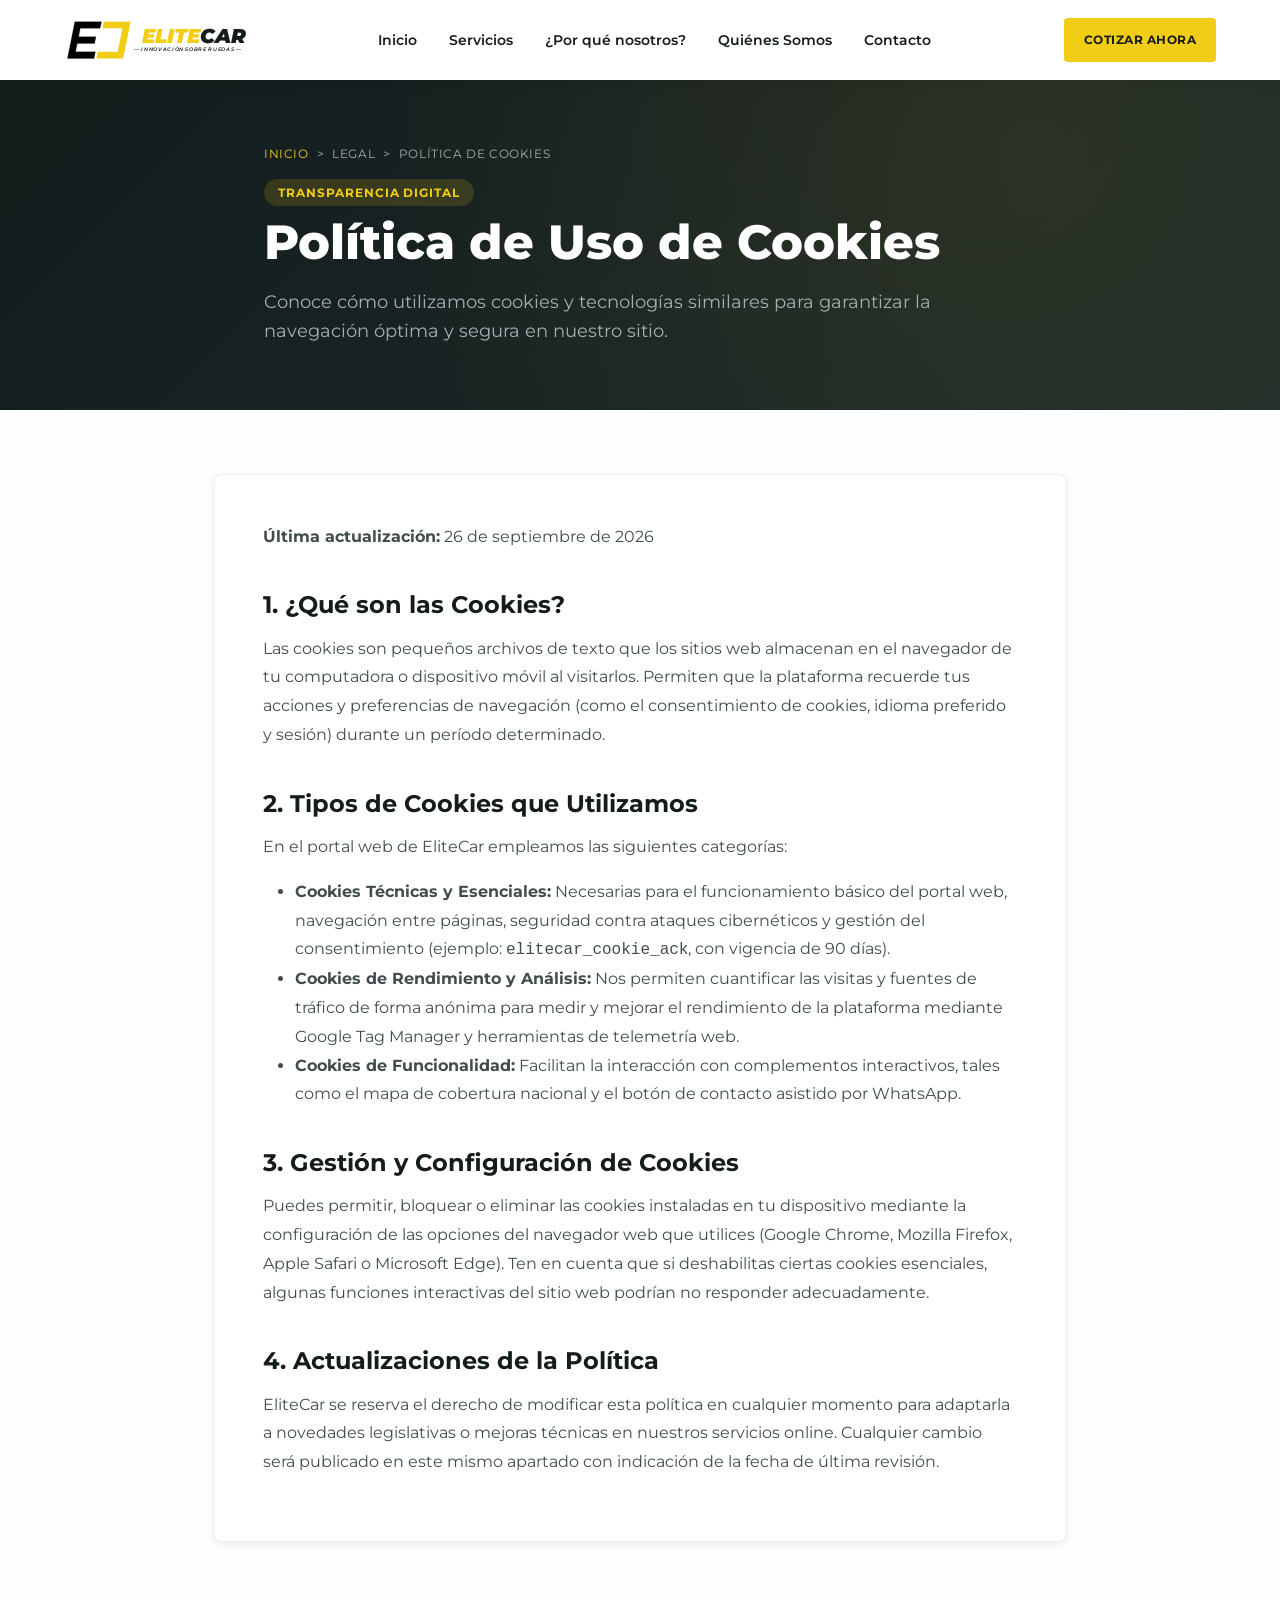
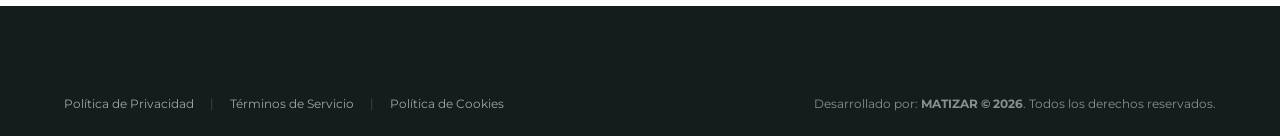
==== commit a71e7c19: "content improvements, added images and include functionaly contact form" ====
--- a/cookies.html
+++ b/cookies.html
@@ -14,10 +14,10 @@
   <header class="site-header" id="site-header">
     <div class="container header-container">
       <a href="index.html" class="site-logo" aria-label="EliteCar Inicio">
-        <div class="logo-symbol">EC</div>
+        <div class="logo-symbol"><img src="assets/images/logo/imagotipo-ec.svg" alt="Logo EliteCar"></div>
         <div class="logo-text-group">
           <span class="logo-text">ELITE<span>CAR</span></span>
-          <span class="logo-subtext">Movilidad Corporativa</span>
+          <span class="logo-subtext">— INNOVACIÓN SOBRE RUEDAS —</span>
         </div>
       </a>
 
--- a/assets/css/styles.css
+++ b/assets/css/styles.css
@@ -11,26 +11,40 @@
 /* === CSS VARIABLES / DESIGN TOKENS === */
 :root {
   /* Brand Primary Colors */
-  --color-primary: #F2CD16;           /* Main Yellow Accent */
-  --color-primary-hover: #FFDF3D;     /* Bright Yellow Hover */
-  --color-primary-active: #FFEA00;    /* Pressed State */
-  --color-inactive: #CCCCCC;          /* Disabled / Inactive */
+  --color-primary: #F2CD16;
+  /* Main Yellow Accent */
+  --color-primary-hover: #FFDF3D;
+  /* Bright Yellow Hover */
+  --color-primary-active: #FFEA00;
+  /* Pressed State */
+  --color-inactive: #CCCCCC;
+  /* Disabled / Inactive */
 
   /* Neutral & Background Colors */
-  --color-bg-light: #FDFEFE;          /* Cold Crisp White */
-  --color-bg-light-alt: #F4F6F6;      /* Off-white / Light Gray */
-  --color-bg-dark: #141C1C;           /* Deep Charcoal / Dark Base */
-  --color-bg-dark-card: #1C2626;      /* Dark Section Card Background */
-  --color-bg-dark-alt: #414D4D;       /* Medium Slate Gray */
+  --color-bg-light: #FDFEFE;
+  /* Cold Crisp White */
+  --color-bg-light-alt: #F4F6F6;
+  /* Off-white / Light Gray */
+  --color-bg-dark: #141C1C;
+  /* Deep Charcoal / Dark Base */
+  --color-bg-dark-card: #1C2626;
+  /* Dark Section Card Background */
+  --color-bg-dark-alt: #414D4D;
+  /* Medium Slate Gray */
 
   /* Typography Colors (Dark on Light) */
-  --color-text-primary: #141C1C;      /* Strong Headline Color */
-  --color-text-secondary: #414D4D;    /* Readable Body Text */
-  --color-text-muted: #7E8E8E;        /* Subtle Subtext / Details */
+  --color-text-primary: #141C1C;
+  /* Strong Headline Color */
+  --color-text-secondary: #414D4D;
+  /* Readable Body Text */
+  --color-text-muted: #7E8E8E;
+  /* Subtle Subtext / Details */
 
   /* Typography Colors (Light on Dark) */
-  --color-text-light: #FFFFFF;        /* Pure White */
-  --color-text-light-muted: #A0B0B0;  /* Soft Muted Gray on Dark */
+  --color-text-light: #FFFFFF;
+  /* Pure White */
+  --color-text-light-muted: #A0B0B0;
+  /* Soft Muted Gray on Dark */
 
   /* Status Colors */
   --color-success: #28A745;
@@ -38,24 +52,40 @@
 
   /* Typography Scale */
   --font-family: 'Montserrat', -apple-system, BlinkMacSystemFont, "Segoe UI", Roboto, sans-serif;
-  --font-size-xs: 0.75rem;            /* 12px */
-  --font-size-sm: 0.875rem;           /* 14px */
-  --font-size-base: 1rem;             /* 16px */
-  --font-size-md: 1.125rem;           /* 18px */
-  --font-size-h4: 1.25rem;            /* 20px */
-  --font-size-h3: 1.5rem;             /* 24px */
-  --font-size-h2: 2.25rem;            /* 36px */
-  --font-size-h1: 3rem;               /* 48px */
+  --font-size-xs: 0.75rem;
+  /* 12px */
+  --font-size-sm: 0.875rem;
+  /* 14px */
+  --font-size-base: 1rem;
+  /* 16px */
+  --font-size-md: 1.125rem;
+  /* 18px */
+  --font-size-h4: 1.25rem;
+  /* 20px */
+  --font-size-h3: 1.5rem;
+  /* 24px */
+  --font-size-h2: 2.25rem;
+  /* 36px */
+  --font-size-h1: 3rem;
+  /* 48px */
 
   /* Spacing Scale (8px Modular Grid) */
-  --space-1: 0.25rem;                 /* 4px */
-  --space-2: 0.5rem;                  /* 8px */
-  --space-3: 1rem;                    /* 16px */
-  --space-4: 1.5rem;                  /* 24px */
-  --space-5: 2rem;                    /* 32px */
-  --space-6: 3rem;                    /* 48px */
-  --space-7: 4rem;                    /* 64px */
-  --space-8: 6rem;                    /* 96px */
+  --space-1: 0.25rem;
+  /* 4px */
+  --space-2: 0.5rem;
+  /* 8px */
+  --space-3: 1rem;
+  /* 16px */
+  --space-4: 1.5rem;
+  /* 24px */
+  --space-5: 2rem;
+  /* 32px */
+  --space-6: 3rem;
+  /* 48px */
+  --space-7: 4rem;
+  /* 64px */
+  --space-8: 6rem;
+  /* 96px */
 
   /* Section Padding */
   --section-padding-mobile: var(--space-5);
@@ -82,7 +112,9 @@
 }
 
 /* === CSS RESET & GLOBAL DEFAULTS === */
-*, *::before, *::after {
+*,
+*::before,
+*::after {
   box-sizing: border-box;
   margin: 0;
   padding: 0;
@@ -104,7 +136,10 @@
   position: relative;
 }
 
-img, picture, svg, video {
+img,
+picture,
+svg,
+video {
   display: block;
   max-width: 100%;
   height: auto;
@@ -116,12 +151,16 @@
   transition: color var(--transition-fast);
 }
 
-button, input, select, textarea {
+button,
+input,
+select,
+textarea {
   font: inherit;
   color: inherit;
 }
 
-ul, ol {
+ul,
+ol {
   list-style: none;
 }
 
@@ -226,9 +265,9 @@
   cursor: pointer;
   text-transform: uppercase;
   transition: background-color var(--transition-fast),
-              transform var(--transition-fast),
-              box-shadow var(--transition-fast),
-              border-color var(--transition-fast);
+    transform var(--transition-fast),
+    box-shadow var(--transition-fast),
+    border-color var(--transition-fast);
   user-select: none;
   white-space: nowrap;
 }
@@ -320,9 +359,9 @@
 }
 
 .logo-symbol {
-  width: 44px;
+  width: 70px;
   height: 44px;
-  background-color: var(--color-bg-dark);
+  /*background-color: var(--color-bg-dark);
   border-radius: var(--radius-sm);
   display: flex;
   align-items: center;
@@ -331,7 +370,7 @@
   font-size: 1.25rem;
   font-style: italic;
   color: var(--color-primary);
-  border-left: 3px solid var(--color-primary);
+  border-left: 3px solid var(--color-primary);*/
 }
 
 .logo-text-group {
@@ -340,25 +379,27 @@
 }
 
 .logo-text {
-  font-size: 1.35rem;
-  font-weight: 800;
+  font-size: 1.25rem;
+  font-weight: 900;
   font-style: italic;
-  letter-spacing: -0.02em;
+  /*letter-spacing: -0.02em;*/
+  color: var(--color-primary);
+  line-height: 1;
+}
+
+.logo-text span {
   color: var(--color-bg-dark);
-  line-height: 1;
-}
-
-.logo-text span {
-  color: #c7a402;
 }
 
 .logo-subtext {
-  font-size: 0.65rem;
+  font-size: 0.34rem;
   font-weight: 600;
   text-transform: uppercase;
   letter-spacing: 0.12em;
-  color: var(--color-text-muted);
+  color: var(--color-bg-dark);
   line-height: 1.3;
+  margin-left: -8px;
+  font-style: italic;
 }
 
 /* Navigation Menu */
@@ -560,7 +601,7 @@
   left: 0;
   width: 100%;
   height: 100%;
-  background: radial-gradient(circle at center, rgba(20, 28, 28, 0.4) 0%, rgba(20, 28, 28, 0.75) 100%);
+  background: radial-gradient(circle at center, rgba(20, 28, 28, 0.02) 0%, rgba(20, 28, 28, 0.1) 100%);
   z-index: 1;
 }
 
@@ -602,7 +643,10 @@
   max-width: 680px;
   margin: 0 auto var(--space-5) auto;
   line-height: 1.6;
-  text-shadow: 0 1px 6px rgba(0, 0, 0, 0.5);
+  text-shadow: 0 1px 2px rgba(0, 0, 0, 0.75);
+  background: #00000030;
+  padding: 8px;
+  border-radius: 8px;
 }
 
 .hero-cta {
@@ -686,9 +730,14 @@
 .corporate-headline {
   font-size: var(--font-size-h2);
   font-weight: 800;
+  font-style: italic;
   letter-spacing: -0.01em;
   color: var(--color-text-primary);
   line-height: 1.25;
+}
+
+.corporate-headline span {
+  color: var(--color-primary);
 }
 
 .corporate-lead {
@@ -1275,16 +1324,19 @@
 .map-interactive-container {
   position: relative;
   background: linear-gradient(135deg, #EAEFF2 0%, #DCE5EB 100%);
-  height: 380px;
+  /* Aspect ratio matches SVG viewBox 500×600 (5:6) so pins always align */
+  aspect-ratio: 5 / 6;
+  width: 100%;
+  max-height: 580px;
   overflow: hidden;
-  display: flex;
-  align-items: center;
-  justify-content: center;
 }
 
 .map-svg-background {
-  width: 90%;
-  height: 90%;
+  /* Fill the entire container so % pin positions map directly to SVG coords */
+  position: absolute;
+  inset: 0;
+  width: 100%;
+  height: 100%;
   opacity: 0.9;
 }
 
@@ -1296,7 +1348,8 @@
   transition: transform var(--transition-fast);
 }
 
-.map-pin:hover, .map-pin.active {
+.map-pin:hover,
+.map-pin.active {
   transform: translate(-50%, -100%) scale(1.25);
   z-index: 10;
 }
@@ -1322,8 +1375,15 @@
 }
 
 @keyframes pulsePin {
-  0% { transform: translate(-50%, 50%) scale(1); opacity: 0.8; }
-  100% { transform: translate(-50%, 50%) scale(3.5); opacity: 0; }
+  0% {
+    transform: translate(-50%, 50%) scale(1);
+    opacity: 0.8;
+  }
+
+  100% {
+    transform: translate(-50%, 50%) scale(3.5);
+    opacity: 0;
+  }
 }
 
 .map-tooltip {
@@ -2012,3 +2072,167 @@
     border-bottom: none;
   }
 }
+
+/* Brevo contact form styled to match the EliteCar contact card */
+#contact-form-card .sib-form {
+  background: transparent;
+  padding: 0;
+  text-align: left;
+}
+
+#contact-form-card #sib-container {
+  width: 100%;
+  max-width: none;
+  padding: 0;
+  border: 0;
+  border-radius: 0;
+  background: transparent;
+  color: var(--color-text-primary);
+}
+
+#contact-form-card #sib-form {
+  display: grid;
+  grid-template-columns: repeat(2, minmax(0, 1fr));
+  gap: var(--space-3);
+}
+
+#contact-form-card #sib-form > .sib-form-block,
+#contact-form-card #sib-form > .sib-sms-field,
+#contact-form-card #sib-form > .sib-form-city {
+  min-width: 0;
+  padding: 0;
+  margin: 0;
+}
+
+#contact-form-card #sib-form > .sib-form-heading,
+#contact-form-card #sib-form > .sib-form-city,
+#contact-form-card #sib-form > .sib-form-submit,
+#contact-form-card #sib-form > .sib-form-request {
+  grid-column: 1 / -1;
+}
+
+#contact-form-card #sib-form > .sib-form-heading {
+  display: none;
+}
+
+#contact-form-card .form__entry,
+#contact-form-card .form__label-row {
+  width: 100%;
+}
+
+#contact-form-card .entry__label {
+  display: block;
+  margin: 0 0 6px;
+  color: var(--color-text-primary);
+  font-family: inherit;
+  font-size: var(--font-size-sm);
+  font-weight: 600;
+  text-align: left;
+}
+
+#contact-form-card .entry__field {
+  width: 100%;
+  margin: 0;
+}
+
+#contact-form-card .entry__field .input,
+#contact-form-card .sib-sms-input .input {
+  width: 100%;
+  min-width: 0;
+  height: 54px;
+  padding: 0 16px;
+  border: 1px solid #CCCCCC;
+  border-radius: var(--radius-sm);
+  background: #FFFFFF;
+  color: var(--color-text-primary);
+  font-family: inherit;
+  font-size: var(--font-size-sm);
+  text-align: left;
+  box-shadow: none;
+}
+
+#contact-form-card .entry__field .input:focus,
+#contact-form-card .sib-sms-input .input:focus {
+  border-color: #c7a402;
+  box-shadow: 0 0 0 3px rgba(242, 205, 22, 0.25);
+  outline: none;
+}
+
+#contact-form-card .sib-sms-input {
+  display: grid;
+  grid-template-columns: minmax(92px, 0.35fr) minmax(0, 1fr);
+  gap: var(--space-2);
+}
+
+#contact-form-card textarea.input {
+  min-height: 120px;
+  height: auto;
+  padding: 14px 16px;
+  resize: vertical;
+}
+
+#contact-form-card .sib-form-block__button.btn {
+  display: flex;
+  align-items: center;
+  justify-content: center;
+  min-height: 54px;
+  padding: 12px 20px;
+  border: 0;
+  border-radius: var(--radius-sm);
+  background: var(--color-primary);
+  color: var(--color-text-primary);
+  font-family: inherit;
+  font-size: var(--font-size-sm);
+  font-weight: 800;
+  text-align: center;
+  cursor: pointer;
+}
+
+#contact-form-card .sib-form-block__button.btn:hover {
+  background: #dfbd12;
+}
+
+#contact-form-card .sib-form-message-panel {
+  width: 100%;
+  max-width: none;
+  margin: 0 0 var(--space-3);
+  padding: var(--space-3);
+  border: 1px solid;
+  border-radius: var(--radius-sm);
+  font-family: inherit;
+  font-size: var(--font-size-sm);
+  text-align: left;
+}
+
+#contact-form-card #error-message {
+  border-color: #FFCDD2;
+  background: #FFEBEE;
+  color: #B71C1C;
+}
+
+#contact-form-card #success-message {
+  border-color: #A5D6A7;
+  background: #E8F5E9;
+  color: #1B5E20;
+}
+
+#contact-form-card .entry__error--primary,
+#contact-form-card .entry__error--secondary {
+  display: block;
+  margin-top: 4px;
+  font-family: inherit;
+  font-size: var(--font-size-xs);
+}
+
+@media (max-width: 600px) {
+  #contact-form-card #sib-form {
+    grid-template-columns: 1fr;
+  }
+
+  #contact-form-card #sib-form > .sib-form-heading,
+  #contact-form-card #sib-form > .sib-form-city,
+  #contact-form-card #sib-form > .sib-form-submit,
+  #contact-form-card #sib-form > .sib-form-request {
+    grid-column: auto;
+  }
+}
